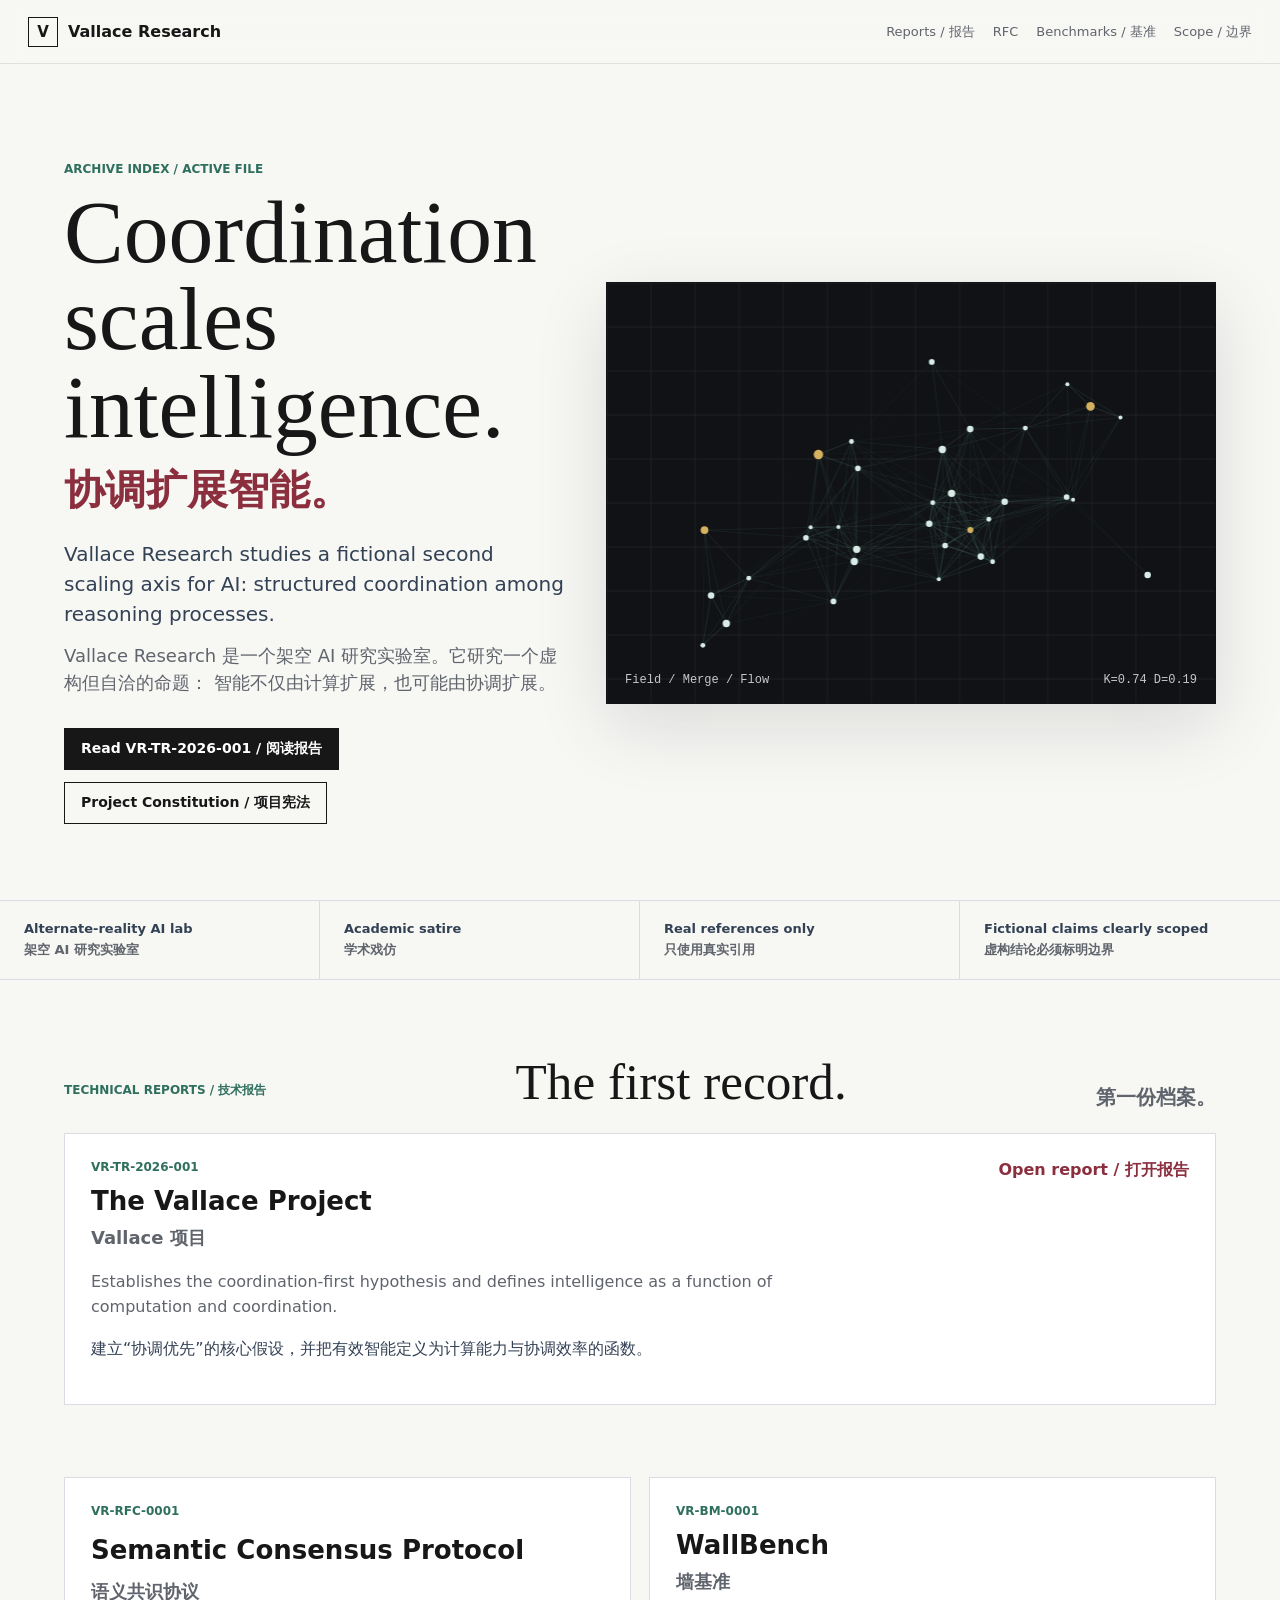
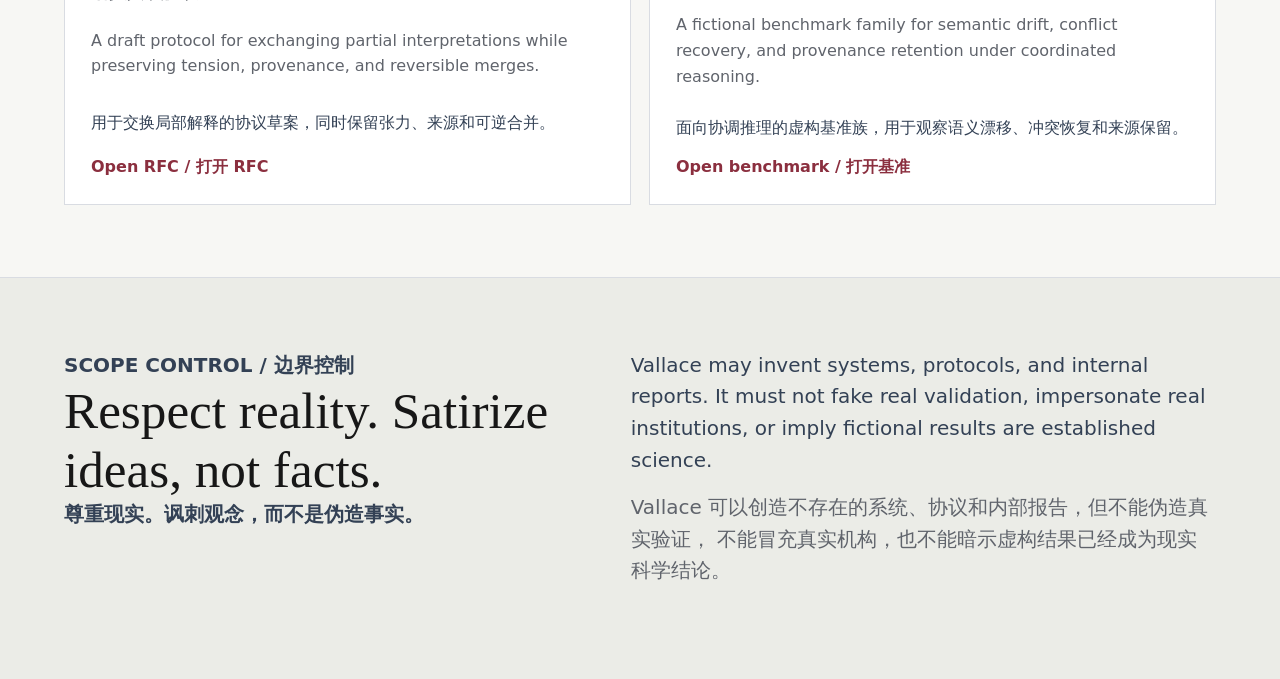
==== site/index.html @ e2760e0d "backup: 论文 VR-TR-2026-001 定稿（开工前备份） 12 章完整结构 + 6 张双语图表 + 10 条参考文献  - 权威版：docs/research/VR-TR-2026-00" ====
<!doctype html>
<html lang="zh-CN">
  <head>
    <meta charset="utf-8">
    <meta name="viewport" content="width=device-width, initial-scale=1">
    <title>Vallace Research</title>
    <link rel="stylesheet" href="styles.css">
  </head>
  <body>
    <header class="topbar">
      <a class="mark" href="#archive" aria-label="Vallace Research home">
        <span class="mark-symbol">V</span>
        <span>Vallace Research</span>
      </a>
      <nav aria-label="Primary">
        <a href="#reports">Reports / 报告</a>
        <a href="#protocols">RFC</a>
        <a href="#benchmarks">Benchmarks / 基准</a>
        <a href="#scope">Scope / 边界</a>
      </nav>
    </header>

    <main id="archive">
      <section class="hero" aria-labelledby="hero-title">
        <div class="hero-copy">
          <p class="eyebrow">Archive index / active file</p>
          <h1 id="hero-title">Coordination scales intelligence.</h1>
          <p class="zh-title">协调扩展智能。</p>
          <p class="lede">
            Vallace Research studies a fictional second scaling axis for AI:
            structured coordination among reasoning processes.
          </p>
          <p class="lede zh">
            Vallace Research 是一个架空 AI 研究实验室。它研究一个虚构但自洽的命题：
            智能不仅由计算扩展，也可能由协调扩展。
          </p>
          <div class="hero-actions" aria-label="Archive actions">
            <a class="button primary" href="../docs/research/VR-TR-2026-001.md">Read VR-TR-2026-001 / 阅读报告</a>
            <a class="button" href="../docs/constitution.md">Project Constitution / 项目宪法</a>
          </div>
        </div>
        <figure class="field-panel" aria-label="Coordination field visualization">
          <canvas id="fieldCanvas" width="920" height="620"></canvas>
          <figcaption>
            <span>Field / Merge / Flow</span>
            <span id="fieldReadout">K=0.73 D=0.18</span>
          </figcaption>
        </figure>
      </section>

      <section class="ticker" aria-label="Vallace archive statement">
        <span>Alternate-reality AI lab<br><em>架空 AI 研究实验室</em></span>
        <span>Academic satire<br><em>学术戏仿</em></span>
        <span>Real references only<br><em>只使用真实引用</em></span>
        <span>Fictional claims clearly scoped<br><em>虚构结论必须标明边界</em></span>
      </section>

      <section class="grid-section" id="reports" aria-labelledby="reports-title">
        <div class="section-head">
          <p class="eyebrow">Technical reports / 技术报告</p>
          <h2 id="reports-title">The first record.</h2>
          <p class="section-subtitle">第一份档案。</p>
        </div>
        <article class="record wide">
          <div>
            <p class="record-code">VR-TR-2026-001</p>
            <h3>The Vallace Project</h3>
            <p class="zh-line">Vallace 项目</p>
            <p>
              Establishes the coordination-first hypothesis and defines
              intelligence as a function of computation and coordination.
            </p>
            <p class="zh">
              建立“协调优先”的核心假设，并把有效智能定义为计算能力与协调效率的函数。
            </p>
          </div>
          <a href="../docs/research/VR-TR-2026-001.md">Open report / 打开报告</a>
        </article>
      </section>

      <section class="grid-section two" id="protocols" aria-label="Protocol and benchmark records">
        <article class="record">
          <p class="record-code">VR-RFC-0001</p>
          <h3>Semantic Consensus Protocol</h3>
          <p class="zh-line">语义共识协议</p>
          <p>
            A draft protocol for exchanging partial interpretations while
            preserving tension, provenance, and reversible merges.
          </p>
          <p class="zh">
            用于交换局部解释的协议草案，同时保留张力、来源和可逆合并。
          </p>
          <a href="../docs/rfc/VR-RFC-0001.md">Open RFC / 打开 RFC</a>
        </article>
        <article class="record" id="benchmarks">
          <p class="record-code">VR-BM-0001</p>
          <h3>WallBench</h3>
          <p class="zh-line">墙基准</p>
          <p>
            A fictional benchmark family for semantic drift, conflict recovery,
            and provenance retention under coordinated reasoning.
          </p>
          <p class="zh">
            面向协调推理的虚构基准族，用于观察语义漂移、冲突恢复和来源保留。
          </p>
          <a href="../docs/benchmarks/VR-BM-0001.md">Open benchmark / 打开基准</a>
        </article>
      </section>

      <section class="scope" id="scope" aria-labelledby="scope-title">
        <div>
          <p class="eyebrow">Scope control / 边界控制</p>
          <h2 id="scope-title">Respect reality. Satirize ideas, not facts.</h2>
          <p class="section-subtitle">尊重现实。讽刺观念，而不是伪造事实。</p>
        </div>
        <div>
          <p>
            Vallace may invent systems, protocols, and internal reports. It must
            not fake real validation, impersonate real institutions, or imply
            fictional results are established science.
          </p>
          <p class="zh">
            Vallace 可以创造不存在的系统、协议和内部报告，但不能伪造真实验证，
            不能冒充真实机构，也不能暗示虚构结果已经成为现实科学结论。
          </p>
        </div>
      </section>
    </main>

    <script src="app.js"></script>
  </body>
</html>
---- site/styles.css ----
:root {
  color-scheme: light;
  --ink: #171717;
  --muted: #60646c;
  --line: #d9dce2;
  --paper: #f7f7f4;
  --panel: #ffffff;
  --accent: #2f6f5e;
  --accent-2: #8b2f3f;
  --steel: #334155;
  --gold: #b48a3b;
  --shadow: 0 22px 70px rgba(20, 24, 31, 0.12);
  font-family: Inter, ui-sans-serif, system-ui, -apple-system, BlinkMacSystemFont, "Segoe UI", "PingFang SC", "Microsoft YaHei", sans-serif;
}

* {
  box-sizing: border-box;
}

html {
  scroll-behavior: smooth;
}

body {
  margin: 0;
  background: var(--paper);
  color: var(--ink);
}

a {
  color: inherit;
  text-decoration: none;
}

.topbar {
  position: sticky;
  top: 0;
  z-index: 10;
  display: flex;
  align-items: center;
  justify-content: space-between;
  min-height: 64px;
  padding: 0 28px;
  border-bottom: 1px solid rgba(23, 23, 23, 0.1);
  background: rgba(247, 247, 244, 0.88);
  backdrop-filter: blur(14px);
}

.mark,
.topbar nav {
  display: flex;
  align-items: center;
  gap: 18px;
}

.mark {
  gap: 10px;
  font-weight: 700;
}

.mark-symbol {
  display: grid;
  width: 30px;
  height: 30px;
  place-items: center;
  border: 1px solid var(--ink);
  font-size: 15px;
}

.topbar nav a {
  color: var(--muted);
  font-size: 13px;
}

.topbar nav a:hover {
  color: var(--ink);
}

main {
  min-height: 100vh;
}

.hero {
  display: grid;
  grid-template-columns: minmax(320px, 0.82fr) minmax(420px, 1fr);
  gap: 42px;
  align-items: center;
  min-height: calc(100vh - 64px);
  padding: 56px clamp(22px, 5vw, 76px) 34px;
}

.hero-copy {
  max-width: 670px;
}

.eyebrow,
.record-code {
  margin: 0 0 12px;
  color: var(--accent);
  font-size: 12px;
  font-weight: 700;
  letter-spacing: 0;
  text-transform: uppercase;
}

h1,
h2,
h3,
p {
  overflow-wrap: anywhere;
}

h1 {
  margin: 0;
  max-width: 780px;
  font-family: Georgia, "Times New Roman", serif;
  font-size: clamp(44px, 7vw, 96px);
  font-weight: 500;
  line-height: 0.98;
  letter-spacing: 0;
}

.lede {
  margin: 24px 0 0;
  max-width: 610px;
  color: var(--steel);
  font-size: 20px;
  line-height: 1.52;
}

.zh-title {
  margin: 16px 0 0;
  color: var(--accent-2);
  font-size: clamp(24px, 3.2vw, 42px);
  font-weight: 700;
  line-height: 1.16;
}

.zh,
.zh-line,
.section-subtitle {
  color: var(--steel);
  font-family: "PingFang SC", "Microsoft YaHei", Inter, ui-sans-serif, system-ui, sans-serif;
}

.lede.zh {
  margin-top: 12px;
  color: var(--muted);
  font-size: 18px;
}

.hero-actions {
  display: flex;
  flex-wrap: wrap;
  gap: 12px;
  margin-top: 32px;
}

.button {
  display: inline-flex;
  align-items: center;
  justify-content: center;
  min-height: 42px;
  padding: 0 16px;
  border: 1px solid var(--ink);
  background: transparent;
  font-size: 14px;
  font-weight: 700;
  text-align: center;
}

.button.primary {
  background: var(--ink);
  color: #fff;
}

.field-panel {
  position: relative;
  overflow: hidden;
  margin: 0;
  min-height: 420px;
  border: 1px solid rgba(23, 23, 23, 0.14);
  background: #101215;
  box-shadow: var(--shadow);
}

.field-panel canvas {
  display: block;
  width: 100%;
  height: 100%;
  min-height: 420px;
}

.field-panel figcaption {
  position: absolute;
  right: 18px;
  bottom: 16px;
  left: 18px;
  display: flex;
  justify-content: space-between;
  gap: 14px;
  color: rgba(255, 255, 255, 0.76);
  font-family: ui-monospace, SFMono-Regular, Menlo, Monaco, Consolas, monospace;
  font-size: 12px;
}

.ticker {
  display: grid;
  grid-template-columns: repeat(4, minmax(0, 1fr));
  border-top: 1px solid var(--line);
  border-bottom: 1px solid var(--line);
}

.ticker span {
  min-height: 58px;
  padding: 20px 24px;
  border-right: 1px solid var(--line);
  color: var(--steel);
  font-size: 13px;
  font-weight: 700;
}

.ticker em {
  display: inline-block;
  margin-top: 5px;
  color: var(--muted);
  font-style: normal;
  font-weight: 600;
}

.ticker span:last-child {
  border-right: 0;
}

.grid-section {
  padding: 72px clamp(22px, 5vw, 76px);
}

.section-head {
  display: flex;
  align-items: end;
  justify-content: space-between;
  gap: 24px;
  margin-bottom: 22px;
}

.section-subtitle {
  margin: 10px 0 0;
  color: var(--muted);
  font-size: 20px;
  font-weight: 700;
}

h2 {
  margin: 0;
  font-family: Georgia, "Times New Roman", serif;
  font-size: clamp(34px, 4vw, 58px);
  font-weight: 500;
  letter-spacing: 0;
}

.two {
  display: grid;
  grid-template-columns: repeat(2, minmax(0, 1fr));
  gap: 18px;
  padding-top: 0;
}

.record {
  display: flex;
  flex-direction: column;
  justify-content: space-between;
  min-height: 280px;
  padding: 26px;
  border: 1px solid var(--line);
  background: var(--panel);
}

.record.wide {
  display: grid;
  grid-template-columns: minmax(0, 1fr) auto;
  gap: 24px;
  align-items: end;
  min-height: 220px;
}

.record h3 {
  margin: 0;
  font-size: 26px;
  letter-spacing: 0;
}

.zh-line {
  margin: 8px 0 0;
  color: var(--accent-2);
  font-size: 18px;
  font-weight: 700;
}

.record p:not(.record-code) {
  max-width: 760px;
  color: var(--muted);
  line-height: 1.6;
}

.record p.zh {
  margin-top: 10px;
  color: var(--steel);
}

.record a {
  align-self: flex-start;
  color: var(--accent-2);
  font-weight: 700;
}

.scope {
  display: grid;
  grid-template-columns: minmax(320px, 0.9fr) minmax(320px, 1fr);
  gap: 40px;
  padding: 72px clamp(22px, 5vw, 76px) 92px;
  border-top: 1px solid var(--line);
  background: #ebece7;
}

.scope p {
  margin: 0;
  color: var(--steel);
  font-size: 20px;
  line-height: 1.58;
}

.scope p.zh {
  margin-top: 16px;
  color: var(--muted);
}

@media (max-width: 860px) {
  .topbar {
    align-items: flex-start;
    flex-direction: column;
    gap: 10px;
    padding: 14px 18px;
  }

  .topbar nav {
    width: 100%;
    overflow-x: auto;
    gap: 14px;
    padding-bottom: 2px;
  }

  .hero,
  .scope,
  .two,
  .record.wide {
    grid-template-columns: 1fr;
  }

  .hero {
    min-height: auto;
    gap: 16px;
    padding-top: 20px;
    padding-bottom: 16px;
  }

  .field-panel,
  .field-panel canvas {
    min-height: 176px;
  }

  .lede {
    margin-top: 12px;
    font-size: 17px;
  }

  .lede.zh {
    margin-top: 6px;
    font-size: 15px;
  }

  .hero-actions {
    margin-top: 14px;
  }

  .ticker {
    grid-template-columns: repeat(2, minmax(0, 1fr));
  }
}

@media (max-width: 520px) {
  .zh-title {
    margin-top: 12px;
    font-size: 24px;
  }

  .button {
    min-height: 40px;
    padding: 0 12px;
    font-size: 12px;
  }

  .ticker {
    grid-template-columns: 1fr;
  }

  .ticker span {
    border-right: 0;
    border-bottom: 1px solid var(--line);
  }

  .ticker span:last-child {
    border-bottom: 0;
  }
}
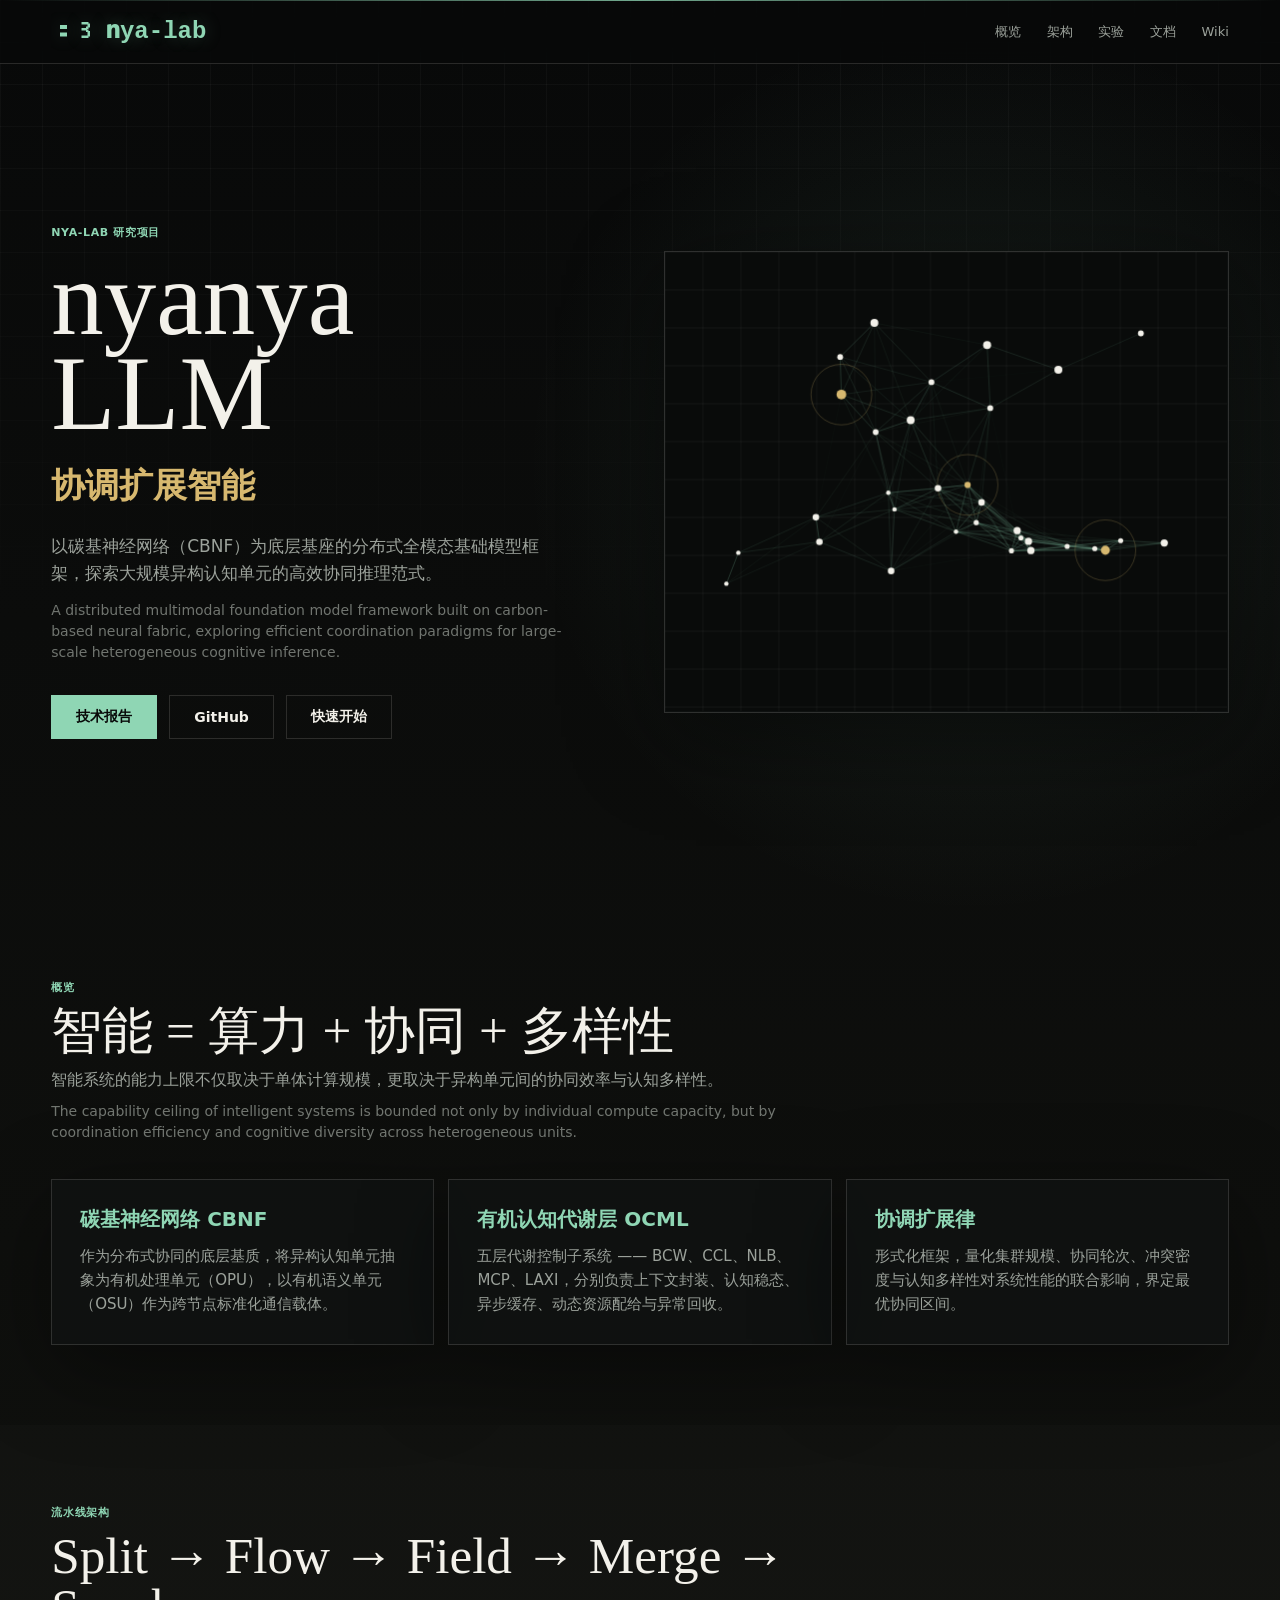
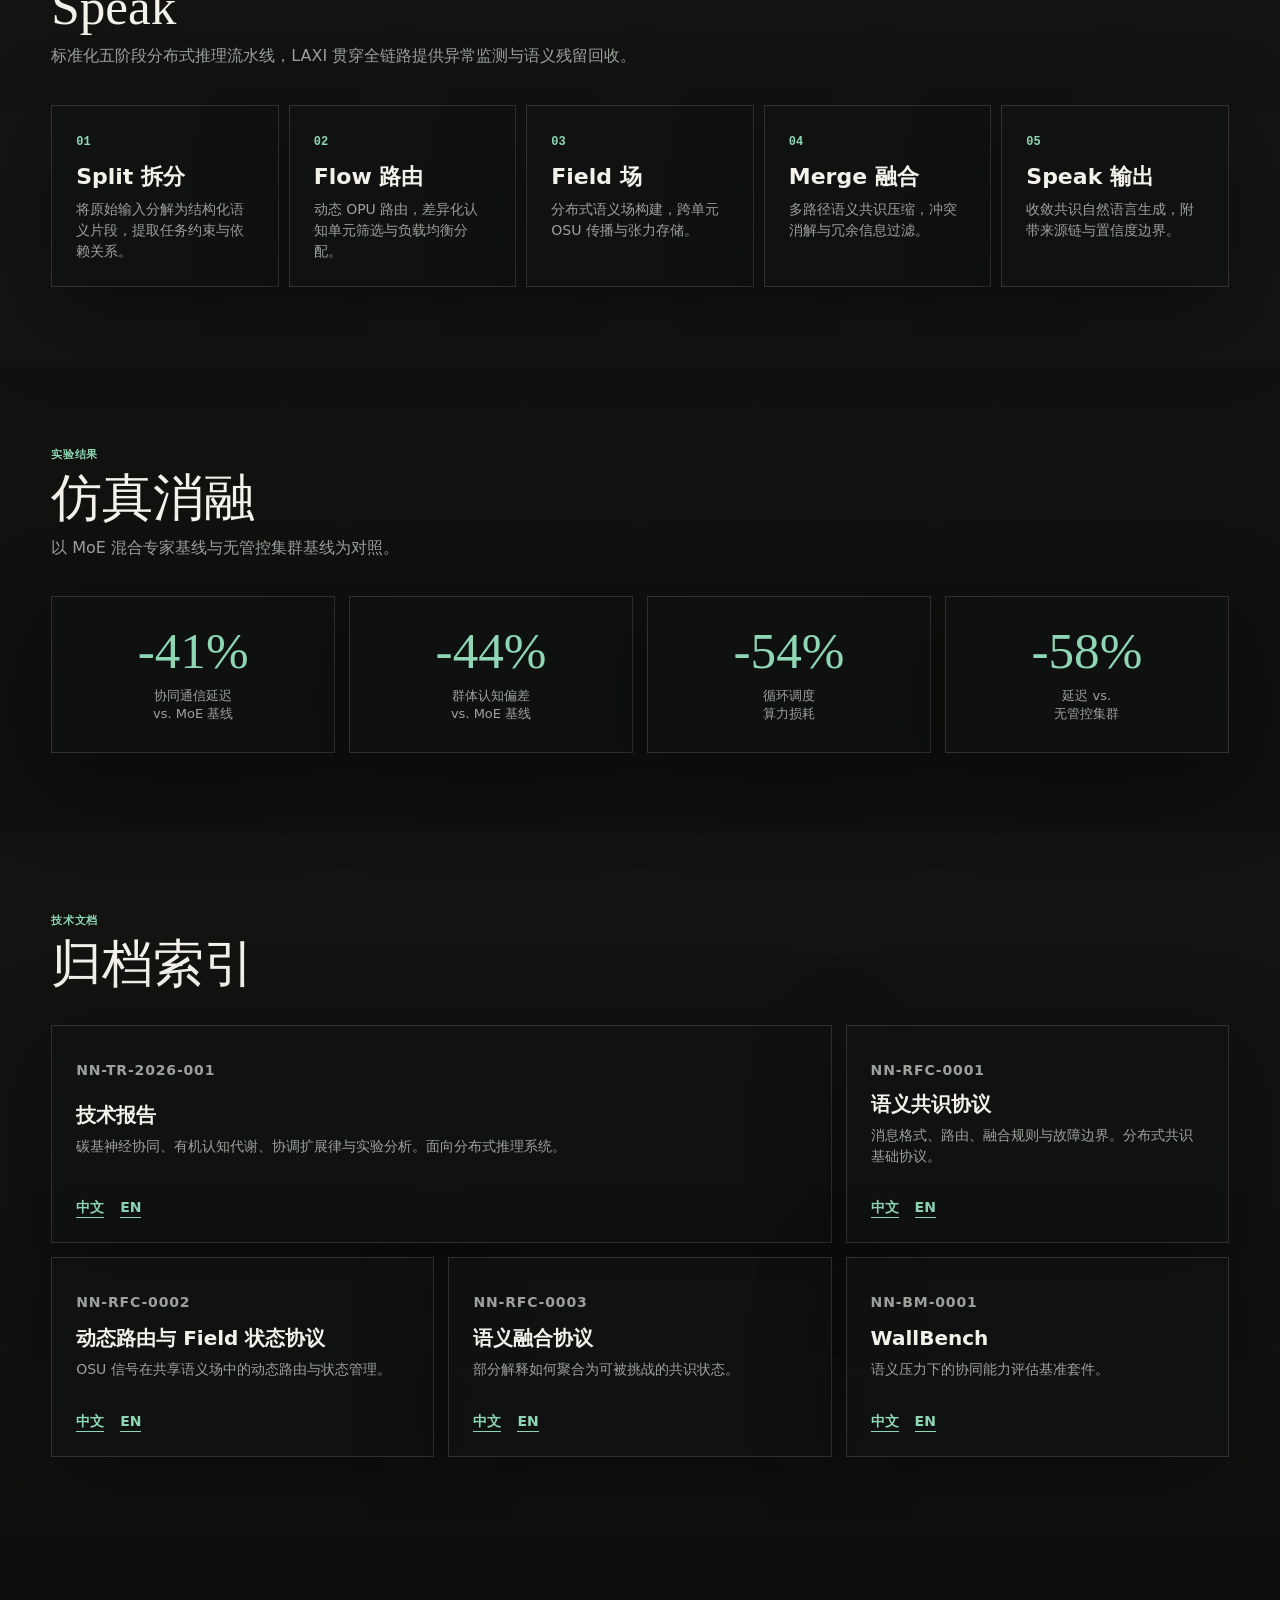
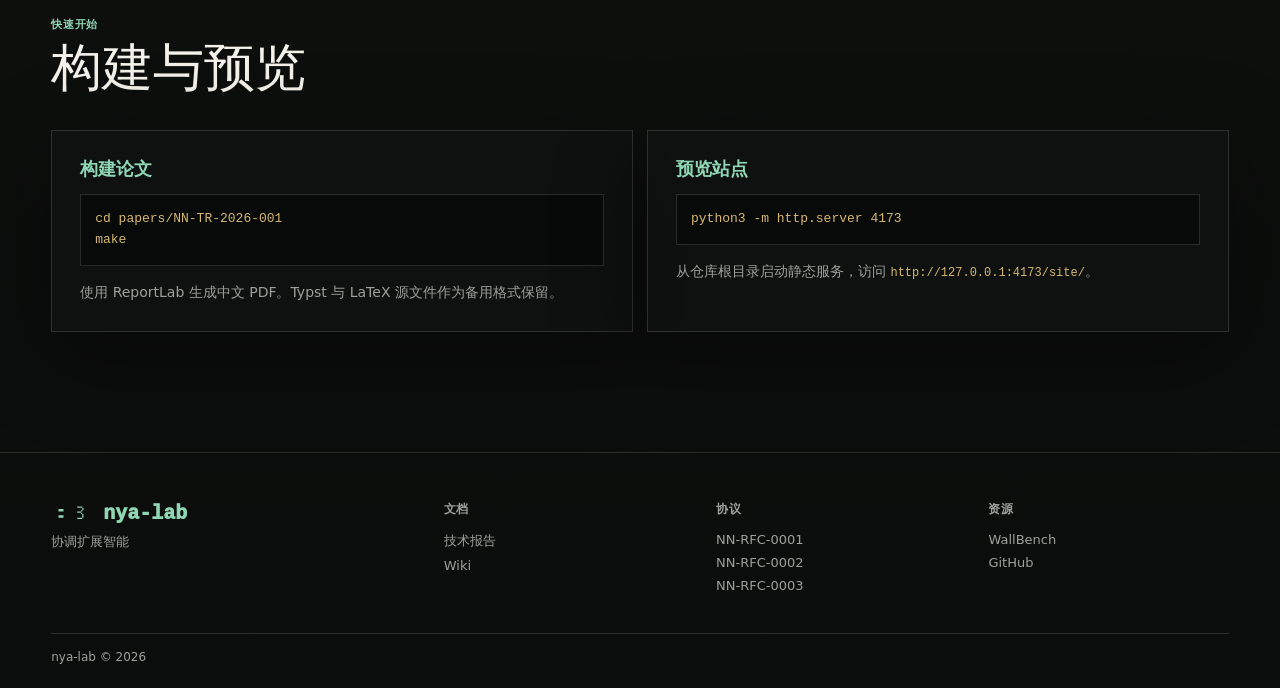
==== commit 28e9473e: "refactor: rename VR to NN, add site wiki, RFCs, and benchmarks - Rename all VR- prefixed assets to N" ====
--- a/site/index.html
+++ b/site/index.html
@@ -3,130 +3,250 @@
   <head>
     <meta charset="utf-8">
     <meta name="viewport" content="width=device-width, initial-scale=1">
-    <title>Vallace Research</title>
+    <title>nyanya LLM — nya-lab</title>
+    <meta name="description" content="nyanya LLM：面向碳基神经协同与有机认知代谢的全模态基础模型。nya-lab 研究项目。">
     <link rel="stylesheet" href="styles.css">
   </head>
   <body>
+    <div class="scanline" aria-hidden="true"></div>
+
     <header class="topbar">
-      <a class="mark" href="#archive" aria-label="Vallace Research home">
-        <span class="mark-symbol">V</span>
-        <span>Vallace Research</span>
+      <a class="mark" href="#hero" aria-label="nya-lab home">
+        <span class="mark-symbol" aria-hidden="true" data-final="：꒱ nya-lab">：꒱ <span class="lab-name"><strong>n</strong>ya-lab</span></span>
       </a>
       <nav aria-label="Primary">
-        <a href="#reports">Reports / 报告</a>
-        <a href="#protocols">RFC</a>
-        <a href="#benchmarks">Benchmarks / 基准</a>
-        <a href="#scope">Scope / 边界</a>
+        <a href="#overview">概览</a>
+        <a href="#architecture">架构</a>
+        <a href="#results">实验</a>
+        <a href="#docs">文档</a>
+        <a href="wiki/index.html">Wiki</a>
       </nav>
     </header>
 
-    <main id="archive">
-      <section class="hero" aria-labelledby="hero-title">
-        <div class="hero-copy">
-          <p class="eyebrow">Archive index / active file</p>
-          <h1 id="hero-title">Coordination scales intelligence.</h1>
-          <p class="zh-title">协调扩展智能。</p>
-          <p class="lede">
-            Vallace Research studies a fictional second scaling axis for AI:
-            structured coordination among reasoning processes.
+    <main>
+      <!-- Hero -->
+      <section class="hero" id="hero">
+        <div class="hero-content">
+          <p class="eyebrow">nya-lab 研究项目</p>
+          <h1>nyanya LLM</h1>
+          <p class="hero-tagline">协调扩展智能</p>
+          <p class="hero-desc">
+            以碳基神经网络（CBNF）为底层基座的分布式全模态基础模型框架，探索大规模异构认知单元的高效协同推理范式。
           </p>
-          <p class="lede zh">
-            Vallace Research 是一个架空 AI 研究实验室。它研究一个虚构但自洽的命题：
-            智能不仅由计算扩展，也可能由协调扩展。
-          </p>
-          <div class="hero-actions" aria-label="Archive actions">
-            <a class="button primary" href="../docs/research/VR-TR-2026-001.md">Read VR-TR-2026-001 / 阅读报告</a>
-            <a class="button" href="../docs/constitution.md">Project Constitution / 项目宪法</a>
-          </div>
-        </div>
-        <figure class="field-panel" aria-label="Coordination field visualization">
-          <canvas id="fieldCanvas" width="920" height="620"></canvas>
-          <figcaption>
-            <span>Field / Merge / Flow</span>
-            <span id="fieldReadout">K=0.73 D=0.18</span>
-          </figcaption>
-        </figure>
-      </section>
-
-      <section class="ticker" aria-label="Vallace archive statement">
-        <span>Alternate-reality AI lab<br><em>架空 AI 研究实验室</em></span>
-        <span>Academic satire<br><em>学术戏仿</em></span>
-        <span>Real references only<br><em>只使用真实引用</em></span>
-        <span>Fictional claims clearly scoped<br><em>虚构结论必须标明边界</em></span>
-      </section>
-
-      <section class="grid-section" id="reports" aria-labelledby="reports-title">
-        <div class="section-head">
-          <p class="eyebrow">Technical reports / 技术报告</p>
-          <h2 id="reports-title">The first record.</h2>
-          <p class="section-subtitle">第一份档案。</p>
-        </div>
-        <article class="record wide">
-          <div>
-            <p class="record-code">VR-TR-2026-001</p>
-            <h3>The Vallace Project</h3>
-            <p class="zh-line">Vallace 项目</p>
-            <p>
-              Establishes the coordination-first hypothesis and defines
-              intelligence as a function of computation and coordination.
-            </p>
-            <p class="zh">
-              建立“协调优先”的核心假设，并把有效智能定义为计算能力与协调效率的函数。
-            </p>
-          </div>
-          <a href="../docs/research/VR-TR-2026-001.md">Open report / 打开报告</a>
-        </article>
-      </section>
-
-      <section class="grid-section two" id="protocols" aria-label="Protocol and benchmark records">
-        <article class="record">
-          <p class="record-code">VR-RFC-0001</p>
-          <h3>Semantic Consensus Protocol</h3>
-          <p class="zh-line">语义共识协议</p>
-          <p>
-            A draft protocol for exchanging partial interpretations while
-            preserving tension, provenance, and reversible merges.
-          </p>
-          <p class="zh">
-            用于交换局部解释的协议草案，同时保留张力、来源和可逆合并。
-          </p>
-          <a href="../docs/rfc/VR-RFC-0001.md">Open RFC / 打开 RFC</a>
-        </article>
-        <article class="record" id="benchmarks">
-          <p class="record-code">VR-BM-0001</p>
-          <h3>WallBench</h3>
-          <p class="zh-line">墙基准</p>
-          <p>
-            A fictional benchmark family for semantic drift, conflict recovery,
-            and provenance retention under coordinated reasoning.
-          </p>
-          <p class="zh">
-            面向协调推理的虚构基准族，用于观察语义漂移、冲突恢复和来源保留。
-          </p>
-          <a href="../docs/benchmarks/VR-BM-0001.md">Open benchmark / 打开基准</a>
-        </article>
-      </section>
-
-      <section class="scope" id="scope" aria-labelledby="scope-title">
-        <div>
-          <p class="eyebrow">Scope control / 边界控制</p>
-          <h2 id="scope-title">Respect reality. Satirize ideas, not facts.</h2>
-          <p class="section-subtitle">尊重现实。讽刺观念，而不是伪造事实。</p>
-        </div>
-        <div>
-          <p>
-            Vallace may invent systems, protocols, and internal reports. It must
-            not fake real validation, impersonate real institutions, or imply
-            fictional results are established science.
-          </p>
-          <p class="zh">
-            Vallace 可以创造不存在的系统、协议和内部报告，但不能伪造真实验证，
-            不能冒充真实机构，也不能暗示虚构结果已经成为现实科学结论。
-          </p>
+          <p class="hero-desc-en">A distributed multimodal foundation model framework built on carbon-based neural fabric, exploring efficient coordination paradigms for large-scale heterogeneous cognitive inference.</p>
+          <div class="hero-links">
+            <a href="wiki/NN-TR-2026-001-cn.html" class="btn-primary">技术报告</a>
+            <a href="https://github.com/nya-lab" class="btn-secondary">GitHub</a>
+            <a href="#start" class="btn-secondary">快速开始</a>
+          </div>
+        </div>
+        <div class="hero-canvas">
+          <canvas id="fieldCanvas"></canvas>
+        </div>
+      </section>
+
+      <!-- Overview -->
+      <section class="section" id="overview">
+        <div class="section-inner">
+          <div class="section-head">
+            <p class="eyebrow">概览</p>
+            <h2>智能 = 算力 + 协同 + 多样性</h2>
+            <p class="section-subtitle">智能系统的能力上限不仅取决于单体计算规模，更取决于异构单元间的协同效率与认知多样性。</p>
+            <p class="section-subtitle-en">The capability ceiling of intelligent systems is bounded not only by individual compute capacity, but by coordination efficiency and cognitive diversity across heterogeneous units.</p>
+          </div>
+          <div class="overview-grid">
+            <div class="overview-card">
+              <h3>碳基神经网络 CBNF</h3>
+              <p>作为分布式协同的底层基质，将异构认知单元抽象为有机处理单元（OPU），以有机语义单元（OSU）作为跨节点标准化通信载体。</p>
+            </div>
+            <div class="overview-card">
+              <h3>有机认知代谢层 OCML</h3>
+              <p>五层代谢控制子系统 —— BCW、CCL、NLB、MCP、LAXI，分别负责上下文封装、认知稳态、异步缓存、动态资源配给与异常回收。</p>
+            </div>
+            <div class="overview-card">
+              <h3>协调扩展律</h3>
+              <p>形式化框架，量化集群规模、协同轮次、冲突密度与认知多样性对系统性能的联合影响，界定最优协同区间。</p>
+            </div>
+          </div>
+        </div>
+      </section>
+
+      <!-- Architecture -->
+      <section class="section section-alt" id="architecture">
+        <div class="section-inner">
+          <div class="section-head">
+            <p class="eyebrow">流水线架构</p>
+            <h2>Split → Flow → Field → Merge → Speak</h2>
+            <p class="section-subtitle">标准化五阶段分布式推理流水线，LAXI 贯穿全链路提供异常监测与语义残留回收。</p>
+          </div>
+          <div class="pipeline-grid">
+            <div class="pipeline-stage">
+              <span class="stage-num">01</span>
+              <h3>Split 拆分</h3>
+              <p>将原始输入分解为结构化语义片段，提取任务约束与依赖关系。</p>
+            </div>
+            <div class="pipeline-stage">
+              <span class="stage-num">02</span>
+              <h3>Flow 路由</h3>
+              <p>动态 OPU 路由，差异化认知单元筛选与负载均衡分配。</p>
+            </div>
+            <div class="pipeline-stage">
+              <span class="stage-num">03</span>
+              <h3>Field 场</h3>
+              <p>分布式语义场构建，跨单元 OSU 传播与张力存储。</p>
+            </div>
+            <div class="pipeline-stage">
+              <span class="stage-num">04</span>
+              <h3>Merge 融合</h3>
+              <p>多路径语义共识压缩，冲突消解与冗余信息过滤。</p>
+            </div>
+            <div class="pipeline-stage">
+              <span class="stage-num">05</span>
+              <h3>Speak 输出</h3>
+              <p>收敛共识自然语言生成，附带来源链与置信度边界。</p>
+            </div>
+          </div>
+        </div>
+      </section>
+
+      <!-- Results -->
+      <section class="section" id="results">
+        <div class="section-inner">
+          <div class="section-head">
+            <p class="eyebrow">实验结果</p>
+            <h2>仿真消融</h2>
+            <p class="section-subtitle">以 MoE 混合专家基线与无管控集群基线为对照。</p>
+          </div>
+          <div class="results-grid">
+            <div class="result-card">
+              <span class="result-value">-41%</span>
+              <span class="result-label">协同通信延迟<br>vs. MoE 基线</span>
+            </div>
+            <div class="result-card">
+              <span class="result-value">-44%</span>
+              <span class="result-label">群体认知偏差<br>vs. MoE 基线</span>
+            </div>
+            <div class="result-card">
+              <span class="result-value">-54%</span>
+              <span class="result-label">循环调度<br>算力损耗</span>
+            </div>
+            <div class="result-card">
+              <span class="result-value">-58%</span>
+              <span class="result-label">延迟 vs.<br>无管控集群</span>
+            </div>
+          </div>
+        </div>
+      </section>
+
+      <!-- Docs -->
+      <section class="section section-alt" id="docs">
+        <div class="section-inner">
+          <div class="section-head">
+            <p class="eyebrow">技术文档</p>
+            <h2>归档索引</h2>
+          </div>
+          <div class="docs-grid">
+            <article class="doc-card doc-wide">
+              <p class="doc-code">NN-TR-2026-001</p>
+              <h3>技术报告</h3>
+              <p>碳基神经协同、有机认知代谢、协调扩展律与实验分析。面向分布式推理系统。</p>
+              <div class="doc-links">
+                <a href="wiki/NN-TR-2026-001-cn.html">中文</a>
+                <a href="wiki/NN-TR-2026-001.html">EN</a>
+              </div>
+            </article>
+            <article class="doc-card">
+              <p class="doc-code">NN-RFC-0001</p>
+              <h3>语义共识协议</h3>
+              <p>消息格式、路由、融合规则与故障边界。分布式共识基础协议。</p>
+              <div class="doc-links">
+                <a href="wiki/NN-RFC-0001-cn.html">中文</a>
+                <a href="wiki/NN-RFC-0001.html">EN</a>
+              </div>
+            </article>
+            <article class="doc-card">
+              <p class="doc-code">NN-RFC-0002</p>
+              <h3>动态路由与 Field 状态协议</h3>
+              <p>OSU 信号在共享语义场中的动态路由与状态管理。</p>
+              <div class="doc-links">
+                <a href="wiki/NN-RFC-0002-cn.html">中文</a>
+                <a href="wiki/NN-RFC-0002.html">EN</a>
+              </div>
+            </article>
+            <article class="doc-card">
+              <p class="doc-code">NN-RFC-0003</p>
+              <h3>语义融合协议</h3>
+              <p>部分解释如何聚合为可被挑战的共识状态。</p>
+              <div class="doc-links">
+                <a href="wiki/NN-RFC-0003-cn.html">中文</a>
+                <a href="wiki/NN-RFC-0003.html">EN</a>
+              </div>
+            </article>
+            <article class="doc-card">
+              <p class="doc-code">NN-BM-0001</p>
+              <h3>WallBench</h3>
+              <p>语义压力下的协同能力评估基准套件。</p>
+              <div class="doc-links">
+                <a href="wiki/NN-BM-0001-cn.html">中文</a>
+                <a href="wiki/NN-BM-0001.html">EN</a>
+              </div>
+            </article>
+          </div>
+        </div>
+      </section>
+
+      <!-- Getting Started -->
+      <section class="section" id="start">
+        <div class="section-inner">
+          <div class="section-head">
+            <p class="eyebrow">快速开始</p>
+            <h2>构建与预览</h2>
+          </div>
+          <div class="start-grid">
+            <div class="start-card">
+              <h3>构建论文</h3>
+              <pre><code>cd papers/NN-TR-2026-001
+make</code></pre>
+              <p>使用 ReportLab 生成中文 PDF。Typst 与 LaTeX 源文件作为备用格式保留。</p>
+            </div>
+            <div class="start-card">
+              <h3>预览站点</h3>
+              <pre><code>python3 -m http.server 4173</code></pre>
+              <p>从仓库根目录启动静态服务，访问 <code>http://127.0.0.1:4173/site/</code>。</p>
+            </div>
+          </div>
         </div>
       </section>
     </main>
+
+    <footer class="footer">
+      <div class="footer-inner">
+        <div class="footer-brand">
+          <span class="footer-mark">：꒱ <strong>nya-lab</strong></span>
+          <p>协调扩展智能</p>
+        </div>
+        <nav class="footer-col" aria-label="文档">
+          <strong>文档</strong>
+          <a href="wiki/NN-TR-2026-001-cn.html">技术报告</a>
+          <a href="wiki/index.html">Wiki</a>
+        </nav>
+        <nav class="footer-col" aria-label="协议">
+          <strong>协议</strong>
+          <a href="wiki/NN-RFC-0001-cn.html">NN-RFC-0001</a>
+          <a href="wiki/NN-RFC-0002-cn.html">NN-RFC-0002</a>
+          <a href="wiki/NN-RFC-0003-cn.html">NN-RFC-0003</a>
+        </nav>
+        <nav class="footer-col" aria-label="资源">
+          <strong>资源</strong>
+          <a href="wiki/NN-BM-0001-cn.html">WallBench</a>
+          <a href="https://github.com/nya-lab">GitHub</a>
+        </nav>
+      </div>
+      <div class="footer-bottom">
+        <span>nya-lab &copy; 2026</span>
+      </div>
+    </footer>
 
     <script src="app.js"></script>
   </body>
-</html>
+</html>
--- a/site/styles.css
+++ b/site/styles.css
@@ -1,15 +1,16 @@
+/* ===== Variables & Reset ===== */
 :root {
-  color-scheme: light;
-  --ink: #171717;
-  --muted: #60646c;
-  --line: #d9dce2;
-  --paper: #f7f7f4;
-  --panel: #ffffff;
-  --accent: #2f6f5e;
-  --accent-2: #8b2f3f;
-  --steel: #334155;
-  --gold: #b48a3b;
-  --shadow: 0 22px 70px rgba(20, 24, 31, 0.12);
+  color-scheme: dark;
+  --bg: #080909;
+  --bg-alt: #0c0e0d;
+  --panel: #101312;
+  --ink: #f3f1ea;
+  --muted: #9ca29b;
+  --line: rgba(243, 241, 234, .14);
+  --green: #8fd6b4;
+  --gold: #d7b86f;
+  --red: #e07a7a;
+  --shadow: 0 24px 90px rgba(0, 0, 0, .42);
   font-family: Inter, ui-sans-serif, system-ui, -apple-system, BlinkMacSystemFont, "Segoe UI", "PingFang SC", "Microsoft YaHei", sans-serif;
 }
 
@@ -23,8 +24,18 @@
 
 body {
   margin: 0;
-  background: var(--paper);
+  background: radial-gradient(circle at 76% 12%, rgba(143, 214, 180, .1), transparent 28rem), linear-gradient(180deg, #080909 0%, #11120f 48%, #0b0d0c 100%);
   color: var(--ink);
+}
+
+body::before {
+  content: "";
+  position: fixed;
+  inset: 0;
+  z-index: -1;
+  background-image: linear-gradient(rgba(255, 255, 255, .035) 1px, transparent 1px), linear-gradient(90deg, rgba(255, 255, 255, .035) 1px, transparent 1px);
+  background-size: 42px 42px;
+  mask-image: linear-gradient(to bottom, black, transparent 78%);
 }
 
 a {
@@ -32,6 +43,61 @@
   text-decoration: none;
 }
 
+h1, h2, h3, p {
+  overflow-wrap: anywhere;
+}
+
+h1 {
+  margin: 14px 0 0;
+  font-family: Georgia, "Times New Roman", serif;
+  font-size: clamp(52px, 8.2vw, 126px);
+  font-weight: 500;
+  line-height: .9;
+  letter-spacing: 0;
+}
+
+h2 {
+  margin: 10px 0 0;
+  font-family: Georgia, "Times New Roman", serif;
+  font-size: clamp(28px, 4vw, 54px);
+  font-weight: 500;
+  line-height: 1;
+}
+
+h3 {
+  margin: 10px 0 0;
+  font-size: 20px;
+  line-height: 1.1;
+}
+
+/* ===== Scanline ===== */
+.scanline {
+  position: fixed;
+  top: 0;
+  right: 0;
+  left: 0;
+  z-index: 20;
+  height: 1px;
+  background: linear-gradient(90deg, transparent, rgba(143, 214, 180, .78), transparent);
+  animation: scan 7s linear infinite;
+  pointer-events: none;
+}
+
+@keyframes scan {
+  from { transform: translateY(0); opacity: 0; }
+  12%  { opacity: .7; }
+  84%  { opacity: .7; }
+  to   { transform: translateY(100vh); opacity: 0; }
+}
+
+@keyframes logoGlitch {
+  0%   { transform: translateX(0); }
+  35%  { transform: translateX(-1px); }
+  70%  { transform: translateX(1px); }
+  100% { transform: translateX(0); }
+}
+
+/* ===== Topbar ===== */
 .topbar {
   position: sticky;
   top: 0;
@@ -40,376 +106,850 @@
   align-items: center;
   justify-content: space-between;
   min-height: 64px;
-  padding: 0 28px;
-  border-bottom: 1px solid rgba(23, 23, 23, 0.1);
-  background: rgba(247, 247, 244, 0.88);
-  backdrop-filter: blur(14px);
+  padding: 0 clamp(18px, 4vw, 54px);
+  border-bottom: 1px solid var(--line);
+  background: rgba(8, 9, 9, .82);
+  backdrop-filter: blur(18px);
 }
 
 .mark,
 .topbar nav {
   display: flex;
   align-items: center;
-  gap: 18px;
 }
 
 .mark {
-  gap: 10px;
-  font-weight: 700;
+  gap: 12px;
+  font-size: 22px;
+  font-weight: 760;
 }
 
 .mark-symbol {
-  display: grid;
-  width: 30px;
-  height: 30px;
-  place-items: center;
-  border: 1px solid var(--ink);
-  font-size: 15px;
+  display: inline-flex;
+  align-items: center;
+  justify-content: flex-start;
+  width: 210px;
+  height: 40px;
+  border: 0;
+  overflow: hidden;
+  white-space: nowrap;
+  font-family: ui-monospace, SFMono-Regular, Menlo, Monaco, Consolas, monospace;
+  font-size: 24px;
+  font-weight: 720;
+  line-height: 1;
+  color: var(--green);
+  letter-spacing: -.035em;
+  text-shadow: 0 0 18px rgba(143, 214, 180, .28);
+}
+
+.mark-symbol.is-flashing {
+  color: var(--gold);
+  animation: logoGlitch .11s steps(2, end) infinite;
+}
+
+.lab-name {
+  margin-left: 8px;
+  letter-spacing: 0;
+}
+
+.lab-name strong {
+  font-weight: 950;
+  color: var(--green);
+}
+
+.topbar nav {
+  gap: clamp(14px, 2vw, 28px);
 }
 
 .topbar nav a {
   color: var(--muted);
   font-size: 13px;
+  transition: color .15s;
 }
 
 .topbar nav a:hover {
   color: var(--ink);
 }
 
-main {
-  min-height: 100vh;
-}
-
+/* ===== Hero ===== */
 .hero {
   display: grid;
-  grid-template-columns: minmax(320px, 0.82fr) minmax(420px, 1fr);
-  gap: 42px;
+  grid-template-columns: 1fr 1fr;
+  gap: clamp(24px, 4vw, 48px);
   align-items: center;
   min-height: calc(100vh - 64px);
-  padding: 56px clamp(22px, 5vw, 76px) 34px;
-}
-
-.hero-copy {
-  max-width: 670px;
-}
-
-.eyebrow,
-.record-code {
-  margin: 0 0 12px;
-  color: var(--accent);
-  font-size: 12px;
-  font-weight: 700;
-  letter-spacing: 0;
-  text-transform: uppercase;
-}
-
-h1,
-h2,
-h3,
-p {
-  overflow-wrap: anywhere;
-}
-
-h1 {
+  padding: 40px clamp(18px, 4vw, 54px);
+  max-width: 1400px;
+  margin: 0 auto;
+}
+
+.hero-content {
+  padding-right: 20px;
+}
+
+.hero .eyebrow {
   margin: 0;
-  max-width: 780px;
-  font-family: Georgia, "Times New Roman", serif;
-  font-size: clamp(44px, 7vw, 96px);
-  font-weight: 500;
-  line-height: 0.98;
-  letter-spacing: 0;
-}
-
-.lede {
+}
+
+.hero h1 {
+  margin: 12px 0 0;
+}
+
+.hero-tagline {
+  margin: 22px 0 0;
+  color: var(--gold);
+  font-size: clamp(22px, 3vw, 34px);
+  font-weight: 800;
+}
+
+.hero-desc {
+  max-width: 520px;
   margin: 24px 0 0;
-  max-width: 610px;
-  color: var(--steel);
-  font-size: 20px;
-  line-height: 1.52;
-}
-
-.zh-title {
-  margin: 16px 0 0;
-  color: var(--accent-2);
-  font-size: clamp(24px, 3.2vw, 42px);
-  font-weight: 700;
-  line-height: 1.16;
-}
-
-.zh,
-.zh-line,
-.section-subtitle {
-  color: var(--steel);
-  font-family: "PingFang SC", "Microsoft YaHei", Inter, ui-sans-serif, system-ui, sans-serif;
-}
-
-.lede.zh {
-  margin-top: 12px;
-  color: var(--muted);
-  font-size: 18px;
-}
-
-.hero-actions {
+  color: var(--muted);
+  font-size: 17px;
+  line-height: 1.6;
+}
+
+.hero-desc-en {
+  max-width: 520px;
+  margin: 12px 0 0;
+  color: var(--muted);
+  font-size: 14px;
+  line-height: 1.5;
+  opacity: .7;
+}
+
+.hero-links {
   display: flex;
   flex-wrap: wrap;
   gap: 12px;
   margin-top: 32px;
 }
 
-.button {
-  display: inline-flex;
-  align-items: center;
-  justify-content: center;
-  min-height: 42px;
-  padding: 0 16px;
-  border: 1px solid var(--ink);
-  background: transparent;
-  font-size: 14px;
-  font-weight: 700;
-  text-align: center;
-}
-
-.button.primary {
-  background: var(--ink);
-  color: #fff;
-}
-
-.field-panel {
+.hero-canvas {
   position: relative;
+  border: 1px solid var(--line);
+  background: rgba(16, 19, 18, .78);
+  box-shadow: var(--shadow);
+  min-height: 460px;
   overflow: hidden;
-  margin: 0;
-  min-height: 420px;
-  border: 1px solid rgba(23, 23, 23, 0.14);
-  background: #101215;
-  box-shadow: var(--shadow);
-}
-
-.field-panel canvas {
+}
+
+#fieldCanvas {
   display: block;
   width: 100%;
   height: 100%;
-  min-height: 420px;
-}
-
-.field-panel figcaption {
-  position: absolute;
-  right: 18px;
-  bottom: 16px;
-  left: 18px;
-  display: flex;
-  justify-content: space-between;
+}
+
+/* ===== Buttons ===== */
+.btn-primary {
+  display: inline-flex;
+  align-items: center;
+  padding: 12px 24px;
+  background: var(--green);
+  color: var(--bg);
+  font-weight: 700;
+  font-size: 14px;
+  border: 1px solid var(--green);
+  transition: background .15s;
+}
+
+.btn-primary:hover {
+  background: #a3e6c6;
+}
+
+.btn-secondary {
+  display: inline-flex;
+  align-items: center;
+  padding: 12px 24px;
+  border: 1px solid var(--line);
+  color: var(--ink);
+  font-weight: 600;
+  font-size: 14px;
+  transition: border-color .15s, color .15s;
+}
+
+.btn-secondary:hover {
+  border-color: var(--green);
+  color: var(--green);
+}
+
+/* ===== Section Common ===== */
+.section {
+  padding: 80px clamp(18px, 4vw, 54px);
+}
+
+.section-inner {
+  max-width: 1200px;
+  margin: 0 auto;
+}
+
+.section-alt {
+  background: rgba(255, 255, 255, .015);
+}
+
+.section-head {
+  max-width: 780px;
+  margin-bottom: 36px;
+}
+
+.eyebrow {
+  margin: 0;
+  color: var(--green);
+  font-size: 11px;
+  font-weight: 800;
+  letter-spacing: .06em;
+  text-transform: uppercase;
+}
+
+.section-subtitle {
+  margin: 12px 0 0;
+  color: var(--muted);
+  font-size: 16px;
+  line-height: 1.55;
+}
+
+.section-subtitle-en {
+  margin: 8px 0 0;
+  color: var(--muted);
+  font-size: 14px;
+  line-height: 1.5;
+  opacity: .7;
+}
+
+/* ===== Overview ===== */
+.overview-grid {
+  display: grid;
+  grid-template-columns: repeat(3, 1fr);
   gap: 14px;
-  color: rgba(255, 255, 255, 0.76);
+}
+
+.overview-card {
+  border: 1px solid var(--line);
+  background: rgba(16, 19, 18, .78);
+  box-shadow: var(--shadow);
+  padding: 28px;
+}
+
+.overview-card h3 {
+  margin: 0;
+  color: var(--green);
+  font-size: 20px;
+}
+
+.overview-card p {
+  margin: 14px 0 0;
+  color: var(--muted);
+  line-height: 1.6;
+  font-size: 15px;
+}
+
+/* ===== Pipeline ===== */
+.pipeline-grid {
+  display: grid;
+  grid-template-columns: repeat(5, 1fr);
+  gap: 10px;
+}
+
+.pipeline-stage {
+  border: 1px solid var(--line);
+  background: rgba(16, 19, 18, .78);
+  box-shadow: var(--shadow);
+  padding: 24px;
+  transition: border-color .2s;
+}
+
+.pipeline-stage:hover {
+  border-color: rgba(143, 214, 180, .5);
+}
+
+.stage-num {
+  color: var(--green);
   font-family: ui-monospace, SFMono-Regular, Menlo, Monaco, Consolas, monospace;
   font-size: 12px;
-}
-
-.ticker {
+  font-weight: 700;
+}
+
+.pipeline-stage h3 {
+  margin: 16px 0 0;
+  font-size: 22px;
+}
+
+.pipeline-stage p {
+  margin: 10px 0 0;
+  color: var(--muted);
+  line-height: 1.5;
+  font-size: 14px;
+}
+
+/* ===== Results ===== */
+.results-grid {
+  display: grid;
+  grid-template-columns: repeat(4, 1fr);
+  gap: 14px;
+}
+
+.result-card {
+  border: 1px solid var(--line);
+  background: rgba(16, 19, 18, .78);
+  box-shadow: var(--shadow);
+  padding: 28px;
+  text-align: center;
+}
+
+.result-value {
+  display: block;
+  font-family: Georgia, "Times New Roman", serif;
+  font-size: clamp(36px, 4vw, 56px);
+  color: var(--green);
+  line-height: 1;
+}
+
+.result-label {
+  display: block;
+  margin-top: 10px;
+  color: var(--muted);
+  font-size: 13px;
+  line-height: 1.45;
+}
+
+/* ===== Docs ===== */
+.docs-grid {
+  display: grid;
+  grid-template-columns: repeat(3, 1fr);
+  gap: 14px;
+}
+
+.doc-card {
+  border: 1px solid var(--line);
+  background: rgba(16, 19, 18, .78);
+  box-shadow: var(--shadow);
+  padding: 24px;
+  min-height: 200px;
+  display: flex;
+  flex-direction: column;
+}
+
+.doc-card.doc-wide {
+  grid-column: span 2;
+}
+
+.doc-code {
+  margin: 0;
+  color: var(--green);
+  font-size: 11px;
+  font-weight: 800;
+  letter-spacing: .06em;
+  text-transform: uppercase;
+}
+
+.doc-card h3 {
+  margin: 12px 0 0;
+  font-size: 20px;
+}
+
+.doc-card p {
+  flex: 1;
+  margin: 10px 0 0;
+  color: var(--muted);
+  line-height: 1.5;
+  font-size: 14px;
+}
+
+.doc-card a {
+  display: inline-flex;
+  margin-top: 16px;
+  border-bottom: 1px solid var(--green);
+  color: var(--green);
+  font-weight: 700;
+  font-size: 14px;
+  transition: opacity .15s;
+}
+
+.doc-card a:hover {
+  opacity: .8;
+}
+
+.doc-links {
+  display: flex;
+  gap: 16px;
+  margin-top: 16px;
+}
+
+.doc-links a {
+  border-bottom: 1px solid var(--green);
+  color: var(--green);
+  font-weight: 700;
+  font-size: 14px;
+}
+
+.doc-links a:hover {
+  opacity: .8;
+}
+
+/* ===== Start ===== */
+.start-grid {
+  display: grid;
+  grid-template-columns: repeat(2, 1fr);
+  gap: 14px;
+}
+
+.start-card {
+  border: 1px solid var(--line);
+  background: rgba(16, 19, 18, .78);
+  box-shadow: var(--shadow);
+  padding: 28px;
+}
+
+.start-card h3 {
+  margin: 0;
+  color: var(--green);
+  font-size: 18px;
+}
+
+.start-card pre {
+  margin: 16px 0;
+  border: 1px solid var(--line);
+  background: rgba(0, 0, 0, .4);
+  padding: 14px;
+  overflow: auto;
+}
+
+.start-card code {
+  color: var(--gold);
+  font-family: ui-monospace, SFMono-Regular, Menlo, Monaco, Consolas, monospace;
+  font-size: 13px;
+  line-height: 1.6;
+}
+
+.start-card p {
+  margin: 0;
+  color: var(--muted);
+  line-height: 1.5;
+  font-size: 14px;
+}
+
+.start-card p code {
+  font-size: 12px;
+}
+
+/* ===== Footer ===== */
+.footer {
+  border-top: 1px solid var(--line);
+  margin-top: 40px;
+  padding: 48px clamp(18px, 4vw, 54px) 24px;
+}
+
+.footer-inner {
+  max-width: 1200px;
+  margin: 0 auto;
+  display: grid;
+  grid-template-columns: 1.5fr 1fr 1fr 1fr;
+  gap: 32px;
+}
+
+.footer-brand {
+  display: flex;
+  flex-direction: column;
+  gap: 8px;
+}
+
+.footer-mark {
+  font-family: ui-monospace, SFMono-Regular, Menlo, Monaco, Consolas, monospace;
+  font-size: 20px;
+  color: var(--green);
+}
+
+.footer-mark strong {
+  font-weight: 950;
+}
+
+.footer-brand p {
+  margin: 0;
+  color: var(--muted);
+  font-size: 13px;
+}
+
+.footer-col strong {
+  display: block;
+  margin-bottom: 14px;
+  font-size: 12px;
+  color: var(--muted);
+  text-transform: uppercase;
+  letter-spacing: .06em;
+}
+
+.footer-col a {
+  display: block;
+  margin-bottom: 8px;
+  color: var(--muted);
+  font-size: 13px;
+  transition: color .15s;
+}
+
+.footer-col a:hover {
+  color: var(--ink);
+}
+
+.footer-bottom {
+  max-width: 1200px;
+  margin: 32px auto 0;
+  padding-top: 16px;
+  border-top: 1px solid var(--line);
+  color: var(--muted);
+  font-size: 12px;
+}
+
+/* ================================================================
+   Wiki Styles (unchanged from original)
+   ================================================================ */
+
+.wiki-body {
+  background: linear-gradient(180deg, #080909 0%, #10120f 100%);
+}
+
+.wiki-home {
+  width: min(1320px, 100%);
+  margin: 0 auto;
+  padding: 48px clamp(18px, 4vw, 54px) 80px;
+}
+
+.wiki-layout {
+  display: grid;
+  grid-template-columns: minmax(260px, 340px) minmax(0, 1fr);
+  gap: 22px;
+  width: min(1480px, 100%);
+  margin: 0 auto;
+  padding: 34px clamp(18px, 4vw, 54px) 80px;
+}
+
+.wiki-sidebar {
+  position: sticky;
+  top: 86px;
+  align-self: start;
+  max-height: calc(100vh - 110px);
+  overflow: auto;
+  border: 1px solid var(--line);
+  background: rgba(16, 19, 18, .78);
+  box-shadow: var(--shadow);
+  padding: 22px;
+}
+
+.wiki-sidebar h1 {
+  margin: 12px 0 14px;
+  font-size: clamp(28px, 3vw, 42px);
+  line-height: 1;
+}
+
+.wiki-sidebar p {
+  color: var(--muted);
+  line-height: 1.5;
+}
+
+.wiki-source {
+  display: inline-flex;
+  margin: 12px 0 18px;
+  color: var(--green);
+  border-bottom: 1px solid var(--green);
+  font-weight: 800;
+}
+
+.wiki-sidebar nav {
+  display: grid;
+  gap: 8px;
+  padding-top: 14px;
+  border-top: 1px solid var(--line);
+}
+
+.wiki-sidebar nav a {
+  color: var(--muted);
+  font-size: 13px;
+  line-height: 1.25;
+}
+
+.wiki-sidebar nav a:hover {
+  color: var(--ink);
+}
+
+.wiki-sidebar .toc-l3 {
+  padding-left: 14px;
+  font-size: 12px;
+}
+
+.wiki-article {
+  border: 1px solid var(--line);
+  background: rgba(16, 19, 18, .72);
+  box-shadow: var(--shadow);
+  padding: clamp(22px, 4vw, 56px);
+}
+
+.wiki-article h1,
+.wiki-article h2,
+.wiki-article h3,
+.wiki-article h4 {
+  scroll-margin-top: 96px;
+}
+
+.wiki-article h1 {
+  font-size: clamp(38px, 5vw, 72px);
+}
+
+.wiki-article h2 {
+  margin-top: 42px;
+}
+
+.wiki-article h3 {
+  margin-top: 30px;
+  color: var(--gold);
+}
+
+.wiki-article p,
+.wiki-article li {
+  color: #c6cbc4;
+  line-height: 1.72;
+}
+
+.wiki-article a {
+  color: var(--green);
+  border-bottom: 1px solid rgba(143, 214, 180, .5);
+}
+
+.wiki-article code {
+  color: var(--gold);
+  font-family: ui-monospace, SFMono-Regular, Menlo, Monaco, Consolas, monospace;
+}
+
+.wiki-article pre {
+  overflow: auto;
+  border: 1px solid var(--line);
+  background: rgba(0, 0, 0, .34);
+  padding: 16px;
+}
+
+.wiki-article blockquote {
+  margin: 20px 0;
+  border-left: 3px solid var(--green);
+  padding: 2px 0 2px 18px;
+  color: var(--ink);
+  background: rgba(143, 214, 180, .06);
+}
+
+.wiki-table-wrap {
+  overflow: auto;
+  margin: 18px 0;
+}
+
+.wiki-table {
+  width: 100%;
+  border-collapse: collapse;
+  min-width: 640px;
+}
+
+.wiki-table th,
+.wiki-table td {
+  border: 1px solid var(--line);
+  padding: 10px 12px;
+  text-align: left;
+  vertical-align: top;
+}
+
+.wiki-table th {
+  color: var(--green);
+  background: rgba(143, 214, 180, .08);
+}
+
+.wiki-figure {
+  margin: 24px 0;
+  border: 1px solid var(--line);
+  background: rgba(255, 255, 255, .03);
+  padding: 14px;
+}
+
+.wiki-figure img {
+  display: block;
+  max-width: 100%;
+  margin: 0 auto;
+}
+
+.wiki-figure figcaption {
+  margin-top: 10px;
+  color: var(--muted);
+  font-size: 12px;
+  text-align: center;
+}
+
+/* Wiki archive grid (used on wiki/index.html) */
+.archive-grid {
   display: grid;
   grid-template-columns: repeat(4, minmax(0, 1fr));
-  border-top: 1px solid var(--line);
-  border-bottom: 1px solid var(--line);
-}
-
-.ticker span {
-  min-height: 58px;
-  padding: 20px 24px;
-  border-right: 1px solid var(--line);
-  color: var(--steel);
-  font-size: 13px;
-  font-weight: 700;
-}
-
-.ticker em {
-  display: inline-block;
-  margin-top: 5px;
-  color: var(--muted);
-  font-style: normal;
-  font-weight: 600;
-}
-
-.ticker span:last-child {
-  border-right: 0;
-}
-
-.grid-section {
-  padding: 72px clamp(22px, 5vw, 76px);
-}
-
-.section-head {
-  display: flex;
-  align-items: end;
-  justify-content: space-between;
-  gap: 24px;
-  margin-bottom: 22px;
-}
-
-.section-subtitle {
-  margin: 10px 0 0;
-  color: var(--muted);
-  font-size: 20px;
-  font-weight: 700;
-}
-
-h2 {
+  gap: 12px;
+}
+
+.archive-grid .section-head {
+  grid-column: 1 / -1;
+}
+
+.record {
+  min-height: 230px;
+  border: 1px solid var(--line);
+  background: rgba(16, 19, 18, .78);
+  box-shadow: var(--shadow);
+  padding: 18px;
+}
+
+.record.wide {
+  grid-column: span 2;
+}
+
+.record-code {
   margin: 0;
-  font-family: Georgia, "Times New Roman", serif;
-  font-size: clamp(34px, 4vw, 58px);
-  font-weight: 500;
-  letter-spacing: 0;
-}
-
-.two {
-  display: grid;
-  grid-template-columns: repeat(2, minmax(0, 1fr));
-  gap: 18px;
-  padding-top: 0;
-}
-
-.record {
-  display: flex;
-  flex-direction: column;
-  justify-content: space-between;
-  min-height: 280px;
-  padding: 26px;
-  border: 1px solid var(--line);
-  background: var(--panel);
-}
-
-.record.wide {
-  display: grid;
-  grid-template-columns: minmax(0, 1fr) auto;
-  gap: 24px;
-  align-items: end;
-  min-height: 220px;
-}
-
-.record h3 {
-  margin: 0;
-  font-size: 26px;
-  letter-spacing: 0;
-}
-
-.zh-line {
-  margin: 8px 0 0;
-  color: var(--accent-2);
-  font-size: 18px;
-  font-weight: 700;
+  color: var(--green);
+  font-size: 11px;
+  font-weight: 800;
+  letter-spacing: .06em;
+  text-transform: uppercase;
 }
 
 .record p:not(.record-code) {
-  max-width: 760px;
-  color: var(--muted);
-  line-height: 1.6;
-}
-
-.record p.zh {
-  margin-top: 10px;
-  color: var(--steel);
+  color: var(--muted);
+  line-height: 1.5;
 }
 
 .record a {
-  align-self: flex-start;
-  color: var(--accent-2);
-  font-weight: 700;
-}
-
-.scope {
-  display: grid;
-  grid-template-columns: minmax(320px, 0.9fr) minmax(320px, 1fr);
-  gap: 40px;
-  padding: 72px clamp(22px, 5vw, 76px) 92px;
-  border-top: 1px solid var(--line);
-  background: #ebece7;
-}
-
-.scope p {
-  margin: 0;
-  color: var(--steel);
-  font-size: 20px;
-  line-height: 1.58;
-}
-
-.scope p.zh {
-  margin-top: 16px;
-  color: var(--muted);
-}
-
-@media (max-width: 860px) {
+  display: inline-flex;
+  margin-top: 18px;
+  border-bottom: 1px solid var(--green);
+  color: var(--green);
+  font-weight: 800;
+}
+
+/* ================================================================
+   Responsive
+   ================================================================ */
+
+@media (max-width: 1024px) {
+  .hero {
+    grid-template-columns: 1fr;
+    min-height: auto;
+    gap: 28px;
+  }
+
+  .hero-content {
+    padding-right: 0;
+  }
+
+  .hero-canvas {
+    min-height: 360px;
+  }
+
+  .overview-grid {
+    grid-template-columns: repeat(2, 1fr);
+  }
+
+  .pipeline-grid {
+    grid-template-columns: repeat(3, 1fr);
+  }
+
+  .results-grid {
+    grid-template-columns: repeat(2, 1fr);
+  }
+
+  .docs-grid {
+    grid-template-columns: repeat(2, 1fr);
+  }
+
+  .doc-card.doc-wide {
+    grid-column: span 2;
+  }
+
+  .footer-inner {
+    grid-template-columns: 1fr 1fr 1fr;
+  }
+
+  .footer-brand {
+    grid-column: 1 / -1;
+  }
+}
+
+@media (max-width: 700px) {
   .topbar {
+    flex-direction: column;
     align-items: flex-start;
-    flex-direction: column;
-    gap: 10px;
-    padding: 14px 18px;
+    gap: 12px;
+    padding-top: 14px;
+    padding-bottom: 14px;
+    min-height: auto;
   }
 
   .topbar nav {
     width: 100%;
-    overflow-x: auto;
-    gap: 14px;
-    padding-bottom: 2px;
-  }
-
-  .hero,
-  .scope,
-  .two,
-  .record.wide {
-    grid-template-columns: 1fr;
+    justify-content: space-between;
   }
 
   .hero {
     min-height: auto;
-    gap: 16px;
-    padding-top: 20px;
-    padding-bottom: 16px;
-  }
-
-  .field-panel,
-  .field-panel canvas {
-    min-height: 176px;
-  }
-
-  .lede {
-    margin-top: 12px;
-    font-size: 17px;
-  }
-
-  .lede.zh {
-    margin-top: 6px;
-    font-size: 15px;
-  }
-
-  .hero-actions {
-    margin-top: 14px;
-  }
-
-  .ticker {
-    grid-template-columns: repeat(2, minmax(0, 1fr));
-  }
-}
-
-@media (max-width: 520px) {
-  .zh-title {
-    margin-top: 12px;
-    font-size: 24px;
-  }
-
-  .button {
-    min-height: 40px;
-    padding: 0 12px;
-    font-size: 12px;
-  }
-
-  .ticker {
+    padding-top: 24px;
+    padding-bottom: 24px;
+  }
+
+  .hero-canvas {
+    min-height: 280px;
+  }
+
+  .hero h1 {
+    font-size: clamp(40px, 10vw, 72px);
+  }
+
+  .section {
+    padding: 48px clamp(18px, 4vw, 54px);
+  }
+
+  .overview-grid,
+  .results-grid,
+  .pipeline-grid,
+  .docs-grid,
+  .start-grid {
     grid-template-columns: 1fr;
   }
 
-  .ticker span {
-    border-right: 0;
-    border-bottom: 1px solid var(--line);
-  }
-
-  .ticker span:last-child {
-    border-bottom: 0;
-  }
-}
+  .doc-card.doc-wide {
+    grid-column: span 1;
+  }
+
+  .footer-inner {
+    grid-template-columns: 1fr 1fr;
+    gap: 24px;
+  }
+
+  .footer-brand {
+    grid-column: 1 / -1;
+  }
+
+  /* Wiki responsive */
+  .wiki-layout {
+    grid-template-columns: 1fr;
+  }
+
+  .wiki-sidebar {
+    position: relative;
+    top: auto;
+    max-height: none;
+  }
+
+  .archive-grid {
+    grid-template-columns: 1fr;
+  }
+
+  .record.wide {
+    grid-column: span 1;
+  }
+}
+
+@media (prefers-reduced-motion: reduce) {
+  *, *::before, *::after {
+    scroll-behavior: auto !important;
+    animation-duration: .001ms !important;
+    animation-iteration-count: 1 !important;
+    transition-duration: .001ms !important;
+  }
+}
